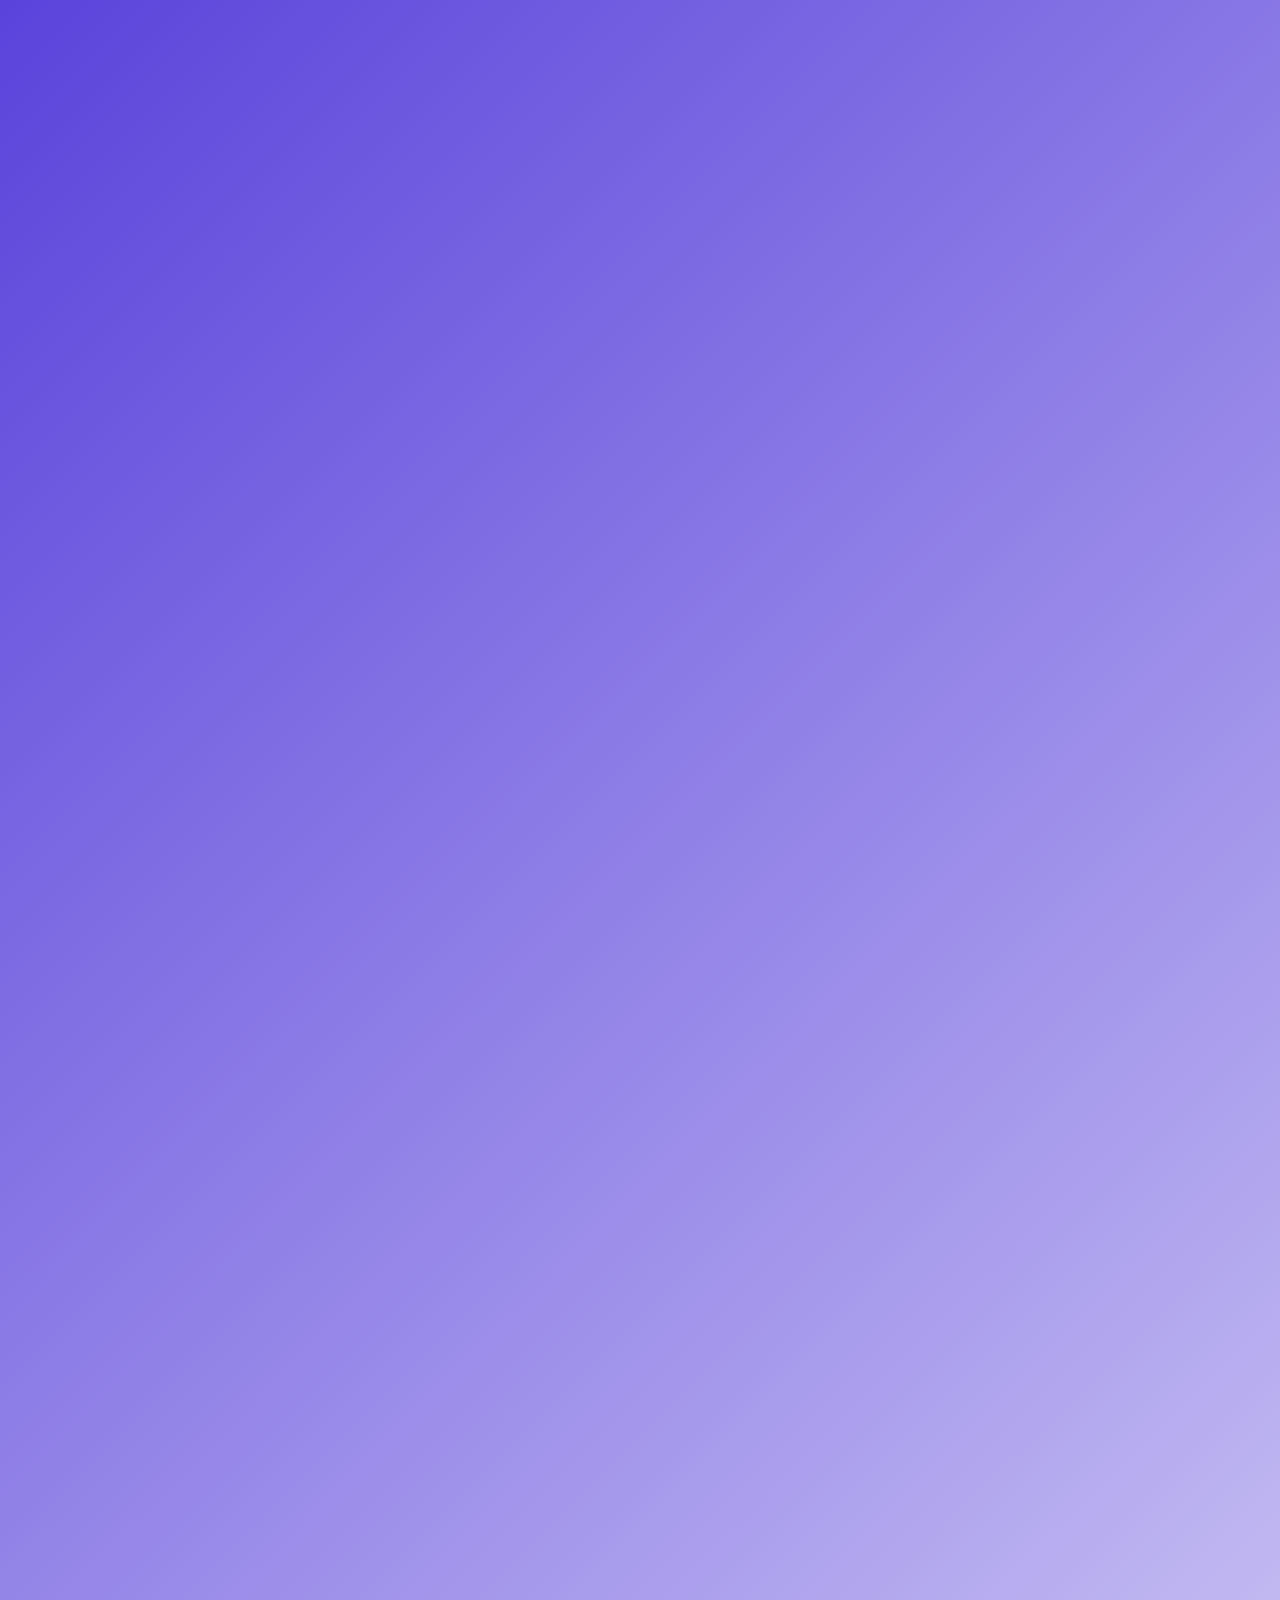
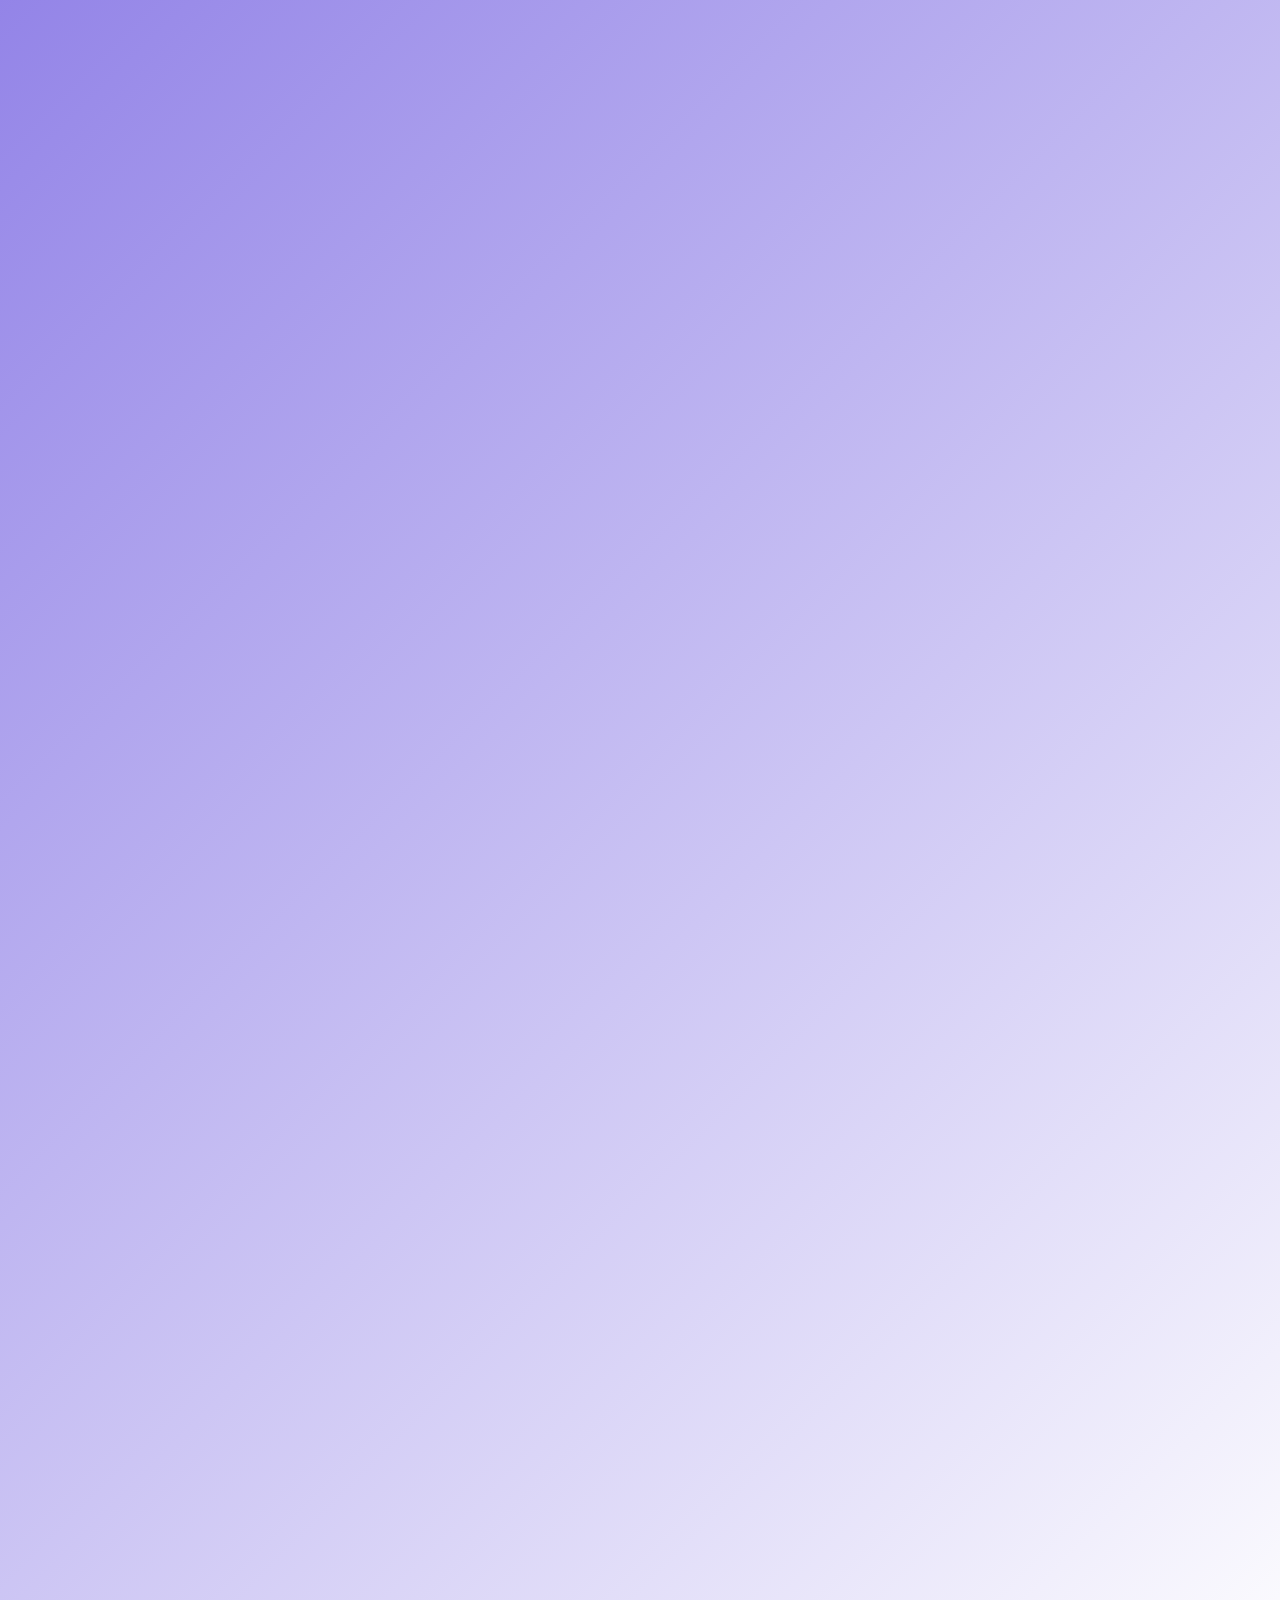
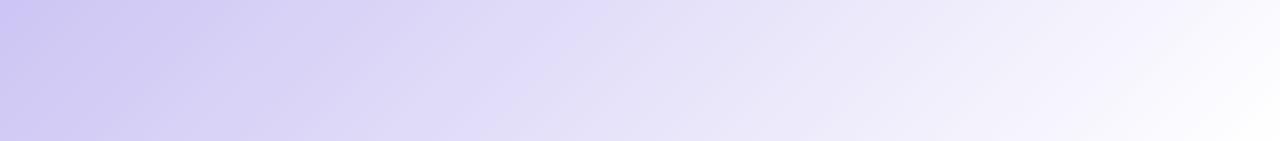
==== Codigos/index.html @ 4d59d44e "sexto commit" ====
<!DOCTYPE html>
<html lang="pt-br">

<head>
    <meta charset="UTF-8">
    <meta name="viewport" content="width=device-width, initial-scale=1.0">
    <!--icones-->
    <link rel="stylesheet" href="https://cdnjs.cloudflare.com/ajax/libs/font-awesome/6.4.0/css/all.min.css">
    <!--Fontes-->
    <link rel="preconnect" href="https://fonts.googleapis.com">
    <link rel="preconnect" href="https://fonts.gstatic.com" crossorigin>
    <link
        href="https://fonts.googleapis.com/css2?family=Dancing+Script:wght@400..700&family=Playfair+Display:ital,wght@0,400..900;1,400..900&family=Poppins:ital,wght@0,100;0,200;0,300;0,400;0,500;0,600;0,700;0,800;0,900;1,100;1,200;1,300;1,400;1,500;1,600;1,700;1,800;1,900&family=Quicksand:wght@300..700&family=Roboto:ital,wght@0,100..900;1,100..900&display=swap"
        rel="stylesheet">
    <link rel="preconnect" href="https://fonts.googleapis.com">
    <link rel="preconnect" href="https://fonts.gstatic.com" crossorigin>
    <link
        href="https://fonts.googleapis.com/css2?family=Playfair+Display:ital,wght@0,400..900;1,400..900&family
=Poppins:ital,wght@0,100;0,200;0,300;0,400;0,500;0,600;0,700;0,800;0,900;1,100;1,200;1,300;1,400;1,500;1,600;1,700;1,800;1,900&family=Quicksand:wght@300..700&family=Roboto:ital,wght@0,100..900;1,100..900&display=swap"
        rel="stylesheet">

    <!-- link css -->
    <link rel="stylesheet" href="../Codigos/style.css">

    <title>Nebulosa de orion</title>
</head>

<body>

    <section class="menu">
        <ul>
            <li><a href="#quemsomos">Quem somos</a></li>
            <li><a href="#historia">História</a></li>
            <li><a href="#contato">Contato</a></li>
        </ul>
    </section>


    <section class="boasvindas" style="text-align: left; margin-top: 50px;">
        <h1>Bem-Vindo, ao Clube, </h1>
        <h1>Nebulosa de Órion </h1>
        <h3>Onde nascem Estrelas !</h3>
        <i class="fas fa-star"></i>
        <i class="fas fa-star"></i>
        <i class="fas fa-star"></i>
        <i class="fas fa-star"></i>
    </section>

    <section class="logo">
        <img src="../imagens/logo.4.0.png" alt="logo" style="width: 400px; height: 400px; border-radius: 65%;
    object-fit: cover; ">
    </section>


    <section class="quemsomos" id="quemsomos">
        <h1> QUEM SOMOS </h1>

        <p>Meninos e meninas com idades entre 10 e 15 anos, de diferentes classes sociais, cor, religião.
            Reúnem-se, em geral, uma vez por semana para aprender a desenvolver talentos, habilidades, percepções e o
            gosto pela natureza.
        </p>

        <section class="fotosBandeira"><img src="../imagens/Bamdeiras.webp" style="width: 500px; height: 300px;" alt="">
        </section>

        <p>Participamos de acampamentos, trilhas, projetos comunitários, ações solidárias, atividades ao ar livre e
            momentos de aprendizado que
            fortalecem valores como respeito, disciplina, responsabilidade e trabalho em equipe. Cada atividade é uma
            oportunidade para aprender novas
            habilidades, criar amizades e superar desafios.
        </p>

        <section class="fotosAtividades"><img src="../imagens/Atividades.jpg" alt=""></section>

        <p> Os jovens estudam temas diversos para ganhar especialidades. Existem mais de 450 especialidades em áreas
            como
            ciência, artes, esportes, habilidades domésticas e natureza.
            Participação em desfiles cívicos, campanhas de doação de sangue, ajuda em desastres naturais e projetos
            sociais (como o recolhimento de alimentos e agasalhos).
        </p>

        <section class="fotosEspecialidades"><img src="../imagens/classes1-min.jpg" alt=""></section>

        <p> Embora seja um programa promovido pela Igreja Adventista, o clube é aberto a qualquer jovem,
            independentemente de sua fé ou religião.
            Eles usam um uniforme oficial (geralmente caqui/verde-oliva com um lenço amarelo ao pescoço) que exibe as
            especialidades e classes que
            o desbravador já concluiu. O lenço é o símbolo máximo do de quem o representa.
            O clube é guiado por um Voto e uma Lei, que reforçam valores como respeito, pureza, lealdade, bondade e o
            serviço a Deus e à humanidade.
        </p>

        <section class="fotosesantidas"><img src="../imagens/Em formação.jpg" style="width: 500px; height: 300px;"
                alt=""></section>

        <p>O movimento existe desde a década de 1950 (oficialmente) e hoje está presente em mais de 160 países, com
            milhões de membros espalhados por dezenas de milhares de clubes locais. No Brasil e na América do Sul,
            a força do movimento é gigantesca, reunindo centenas de milhares de jovens em eventos massivos conhecidos
            como Camporis (grandes acampamentos que reúnem milhares de desbravadores de uma vez).

            Em resumo, é um programa focado em formar cidadãos conscientes, desenvolver habilidades práticas para a vida
            e fortalecer a fé e o caráter dos adolescentes através da aventura e do serviço comunitário.</p>

        <section class="Fotos-campori"><img src="../imagens/Barracas.jpg" style="width: 500px; height: 300px;" alt="">
        
    
    <section class="historia" id="historia">
        <h1>História do Nebulosa de Orion</h1>

        <p>
            Nascido em 14/10/1990, na Igreja do Jardim Eliana em São Paulo, Com a sua Primeira Diretora
            Ana Cristina Lel da Silva como o Vice Cécero Salustiano. O Nome do Clube veio a apos a Cristina Ler uma
            livro
            de Ellen G. White e Assim Surgiu o Nome "O Nebulosa de Orion" !
            reuniões eram realizadas na quadra da Escola Municipal Plínio Salgado com
            participação inicial de 20 Desbravadores. Todas as unidades do Clube tem nome de Estrela ou Constelação
            (Seguindo até hoje essa tradição).
            Durante todo o tempo o Senhor tem nos guiado e abençoado levando muitos Desbravadores ao Batismo.
            E até Hoje o clube Recebidos Muitas béncãos de Deus O Clube Passou Por muitas Coisas e mesmo assim Deus
            Esteva lá !

        </p>
       </section>

       <section class="encontre"> 
            <h3> A Muitos Clubes ao redor do Brasil, e do Mundo, e voce pode ver e conhecer basta <a href="https://clubes.adventistas.org/br/"> Clicar aqui</a> </h3>
        </section>



        <section class="redesSociais" id="contato">
            <footer>
            <h1>Rede Social</h1>
            <h3> Nos acompanhe em nosso Instagram.</h3>
            <ul>
                <li><a href="https://www.instagram.com/nebulosadeorion_dbv?utm_source=ig_web_button_share_sheet&igsh=ZDNlZDc0MzIxNw=="
                        target="_blank"><i class="fab fa-instagram"></i> Instagram</a></li>
            </ul>

            
                <address>
                    <p><a href="https://share.google/zUskvdI8daJxMAX21"><i class="fas fa-map-marker-alt"></i> R. Pedro
                            da Rocha
                            Pimentel, 47 -</p>
                    <p>Jardim Edi, São Paulo - SP, 04851-006 </p> </a>
                </address>
            </footer>
        </section>

        <script src="index.js"></script>
</body>

</html>
---- Codigos/style.css ----
* {
    margin: 0px;
    padding: 0;
    box-sizing: border-box;
    font-family: 'Quicksand', sans-serif;

}

body {
    background: linear-gradient(135deg, #5a43db, #ffffff);
    text-align: center;
    flex-direction: column;


}

img {
    max-width: 100%;
    height: auto;
}


.logo {
    position: relative;
    transition: opacity 0.8s ease;
    right: 20px;
    text-align: right;
    margin: 30px
}


.menu {
    margin-top: 15px;
    box-sizing: border-box;
    padding: 15px 0;

}

.menu ul {
    list-style: none;
    display: flex;
    justify-content: center;
    gap: 20px;
}

.menu a {
    color: rgb(255, 255, 255);
    text-decoration: none;
    font-size: 16px;
    font-weight: bold;
    transition: color 0.3s ease;

}

.menu a:hover {
    color: #000000;
}

.boasvindas {
    margin-left: 50px;
    margin-top: 60px;
    font-size: 24px;
    font-weight: bold;
    text-align: center;
}

.boasvindas h1 {
    font-family: Georgia, 'Times New Roman', Times, serif;
    color: #ffffff;
    font-size: 60px;
    flex: 110%;
    /* estilos para h1 dentro de .boasvindas */
}

.boasvindas h3 {
    font-family: 'Dancing Script', cursive;
    color: #ffffff;
    font-size: 30px;
    /* estilos para h3 dentro de .boasvindas */
}

.boasvindas i {
    color: #f2fa0f;
    font-size: 24px;
    margin: 0 5px;
}

.quemsomos p {
    text-align: center;
    justify-content: left;
    margin-left: 100px;
    margin-right: 100px;
    margin-bottom: 20px;
    text-align: justify;

}

.historia p {
    text-align: center;
    justify-content: left;
    margin-left: 100px;
    margin-right: 100px;
    text-align: justify;


}


.redesSociais {
    margin: 0;
    padding: 15px 0;
    margin-top: 30px;
    text-align: center;
    box-sizing: border-box;

}

.redesSociais h1 {
    text-align: center;
    font-size: 30px;
    text-transform: bold;
    margin-bottom: 10px;
    color: #000000;
    /* estilos para h1 dentro de .redesSociais */
}

.redesSociais h3 {
    font-size: 15px;
    color: #2d2c2c;
}

.redesSociais p {
    text-align: left;
    margin-left: 70px;
    justify-content: space-around;
    margin-bottom: 5px;
}

.redesSociais ul {
    list-style: none;
    padding: 40px;
    margin: 0px;
    display: flex;
    justify-content: center;
    gap: 20px;
}

.redesSociais a {
    color: rgb(0, 0, 0);
    text-decoration: none;
    font-size: 16px;
    font-weight: bold;
    transition: color 0.3s ease;

}

.redesSociais a:hover {
    color: #390ae4;
}
.encontre {
    font-family:Verdana, Geneva, Tahoma, sans-serif;

}
.encontre a{
    color: red;
    text-decoration: none;

    
}
section {
    opacity: 0;
    min-height: 5vh;
    filter: blur(15px);
    transition: all 1s;


}

.show {
    opacity: 1;
    filter: blur(0px);
    transition: all 1s;

}
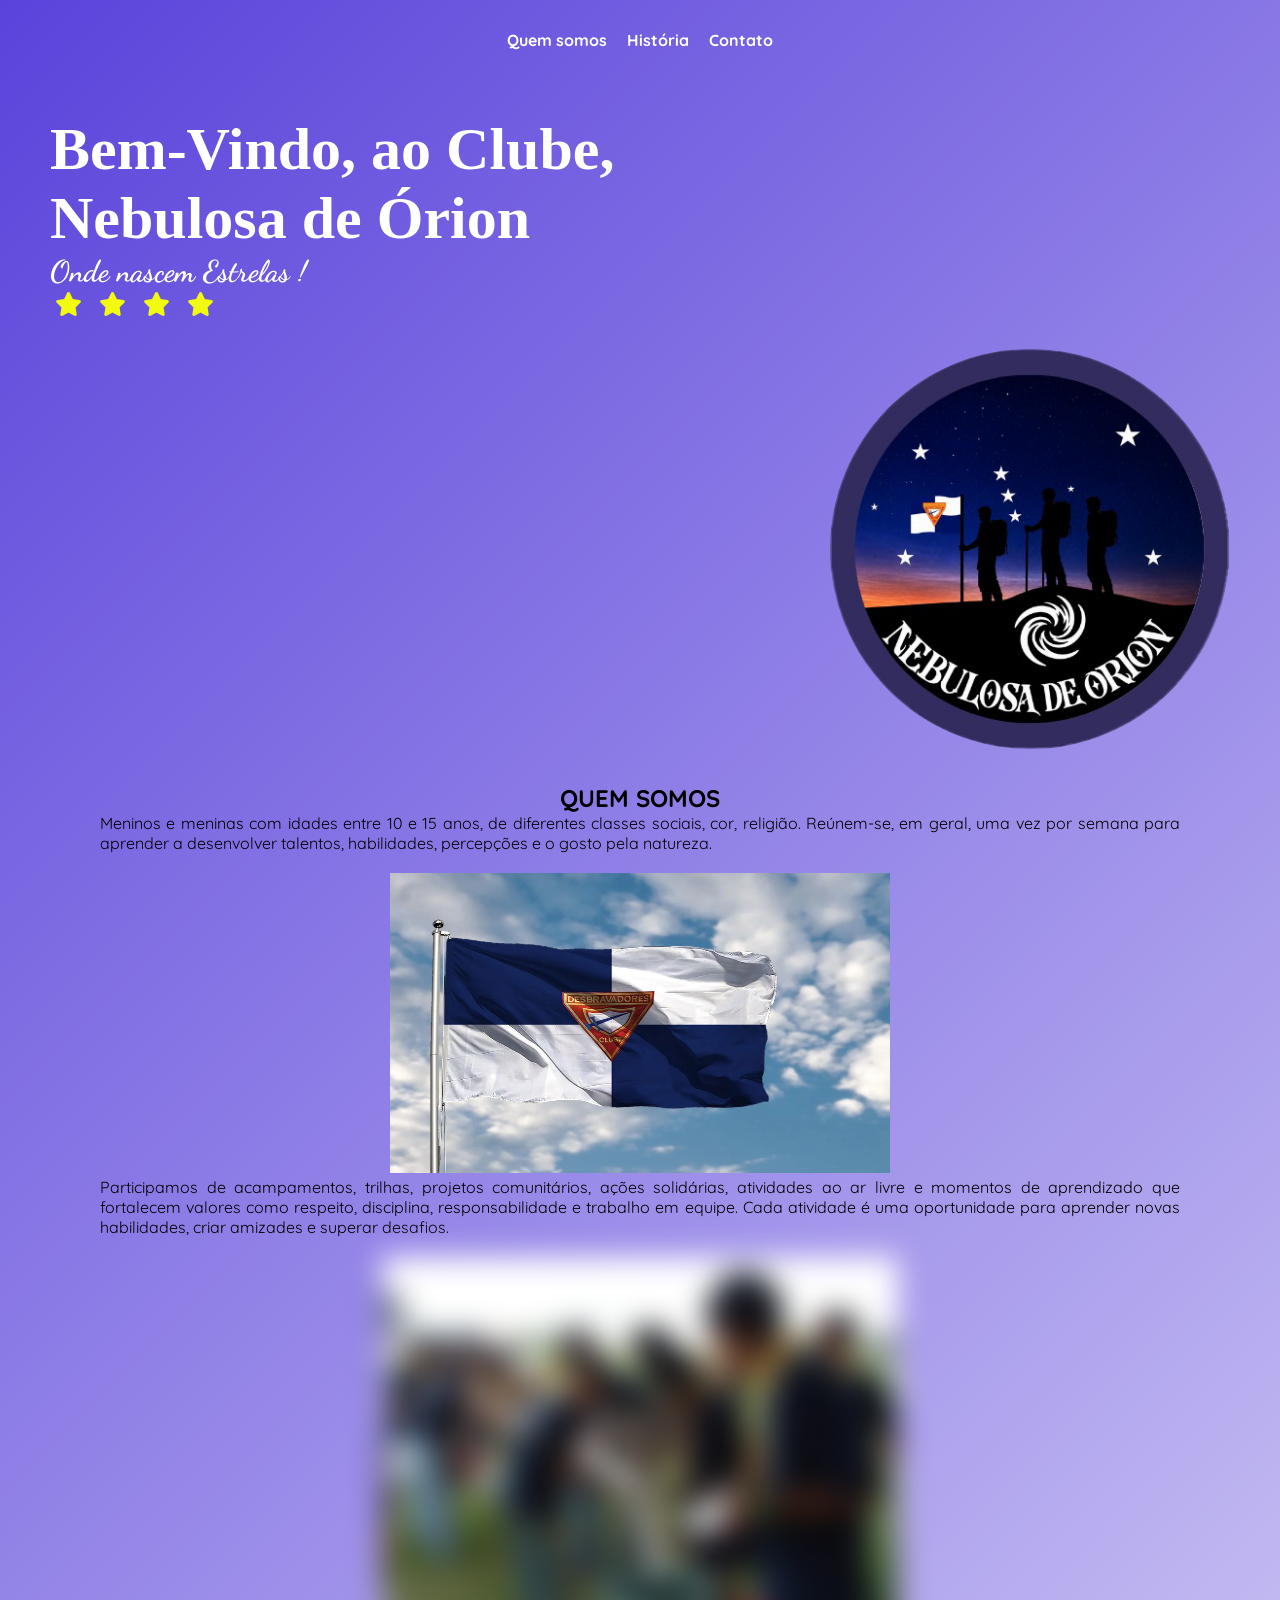
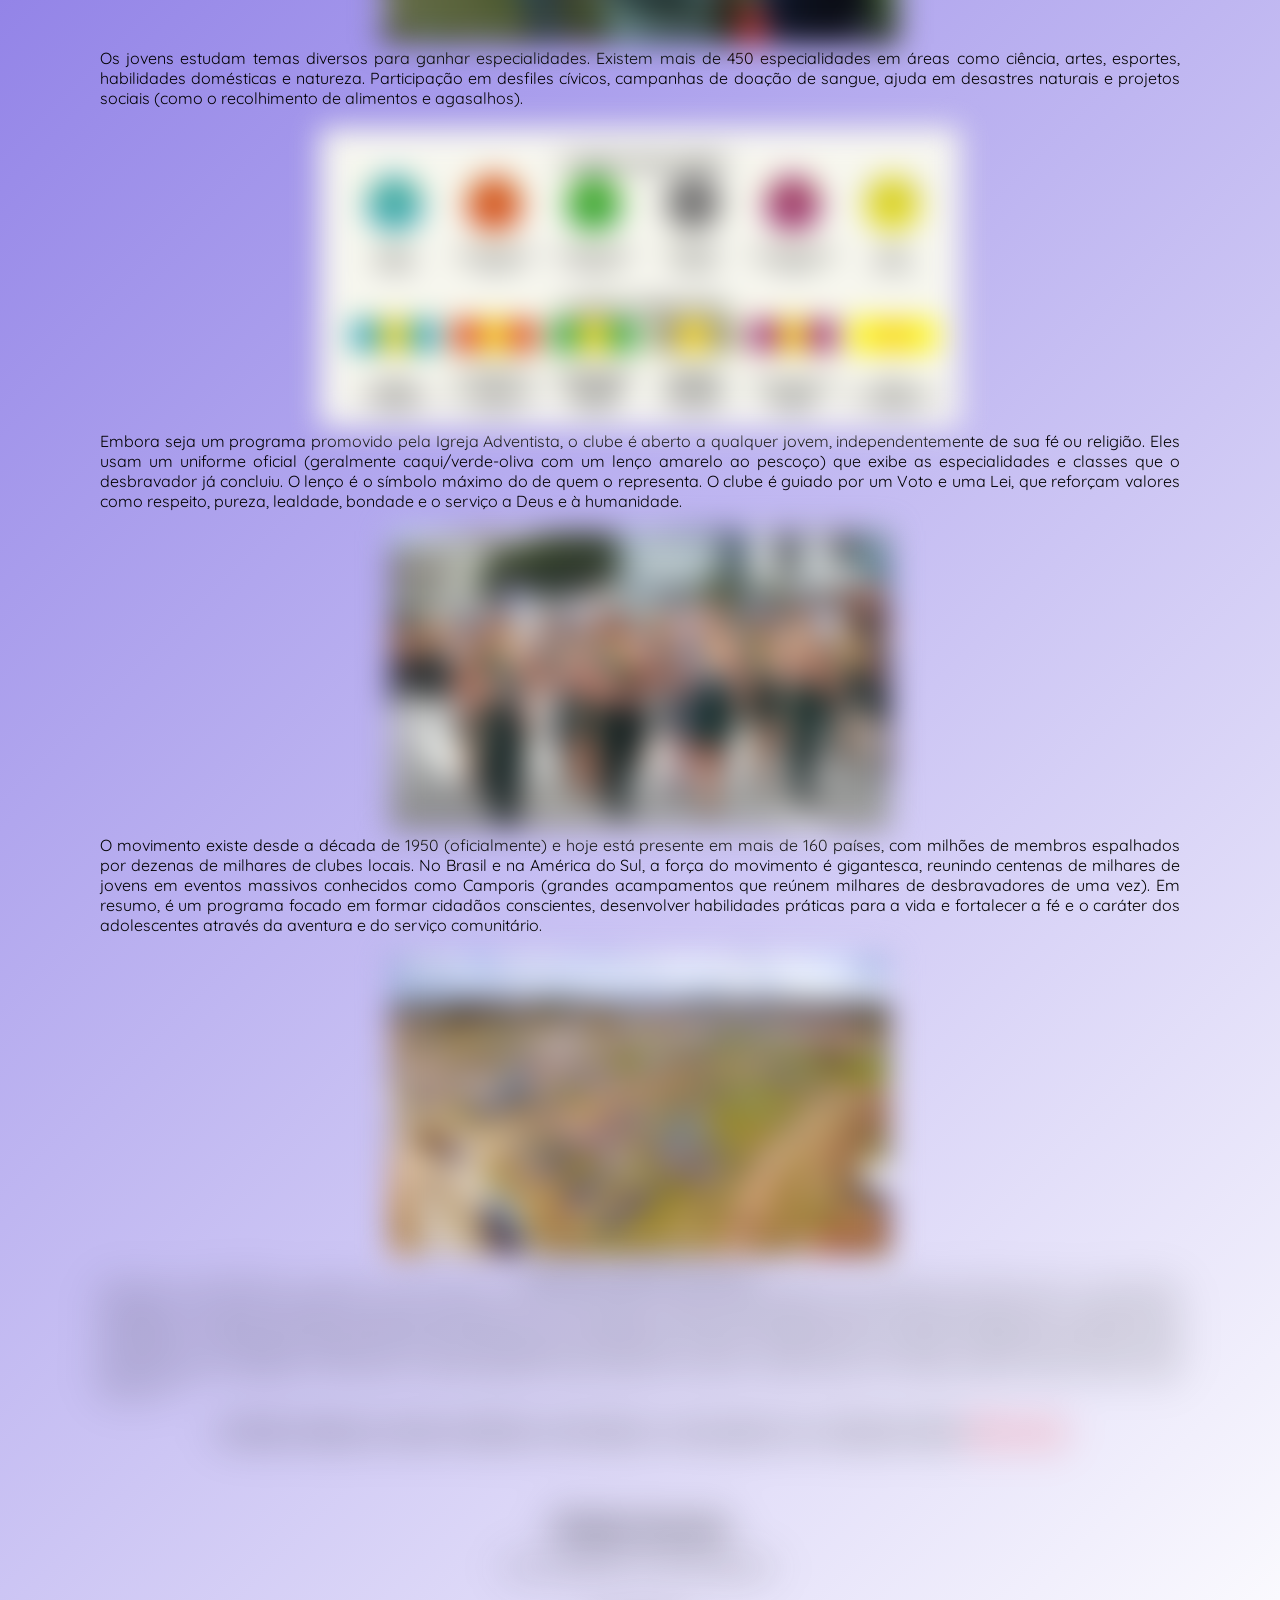
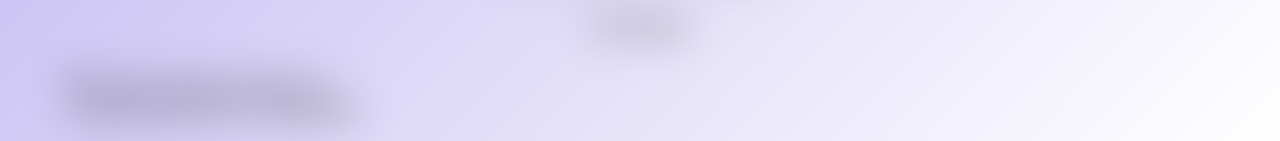
==== commit 94cea27c: "setimo commit" ====
--- a/Codigos/index.html
+++ b/Codigos/index.html
@@ -147,7 +147,7 @@
             </footer>
         </section>
 
-        <script src="index.js"></script>
+        <script src="../Codigos/index.js"></script>
 </body>
 
 </html>
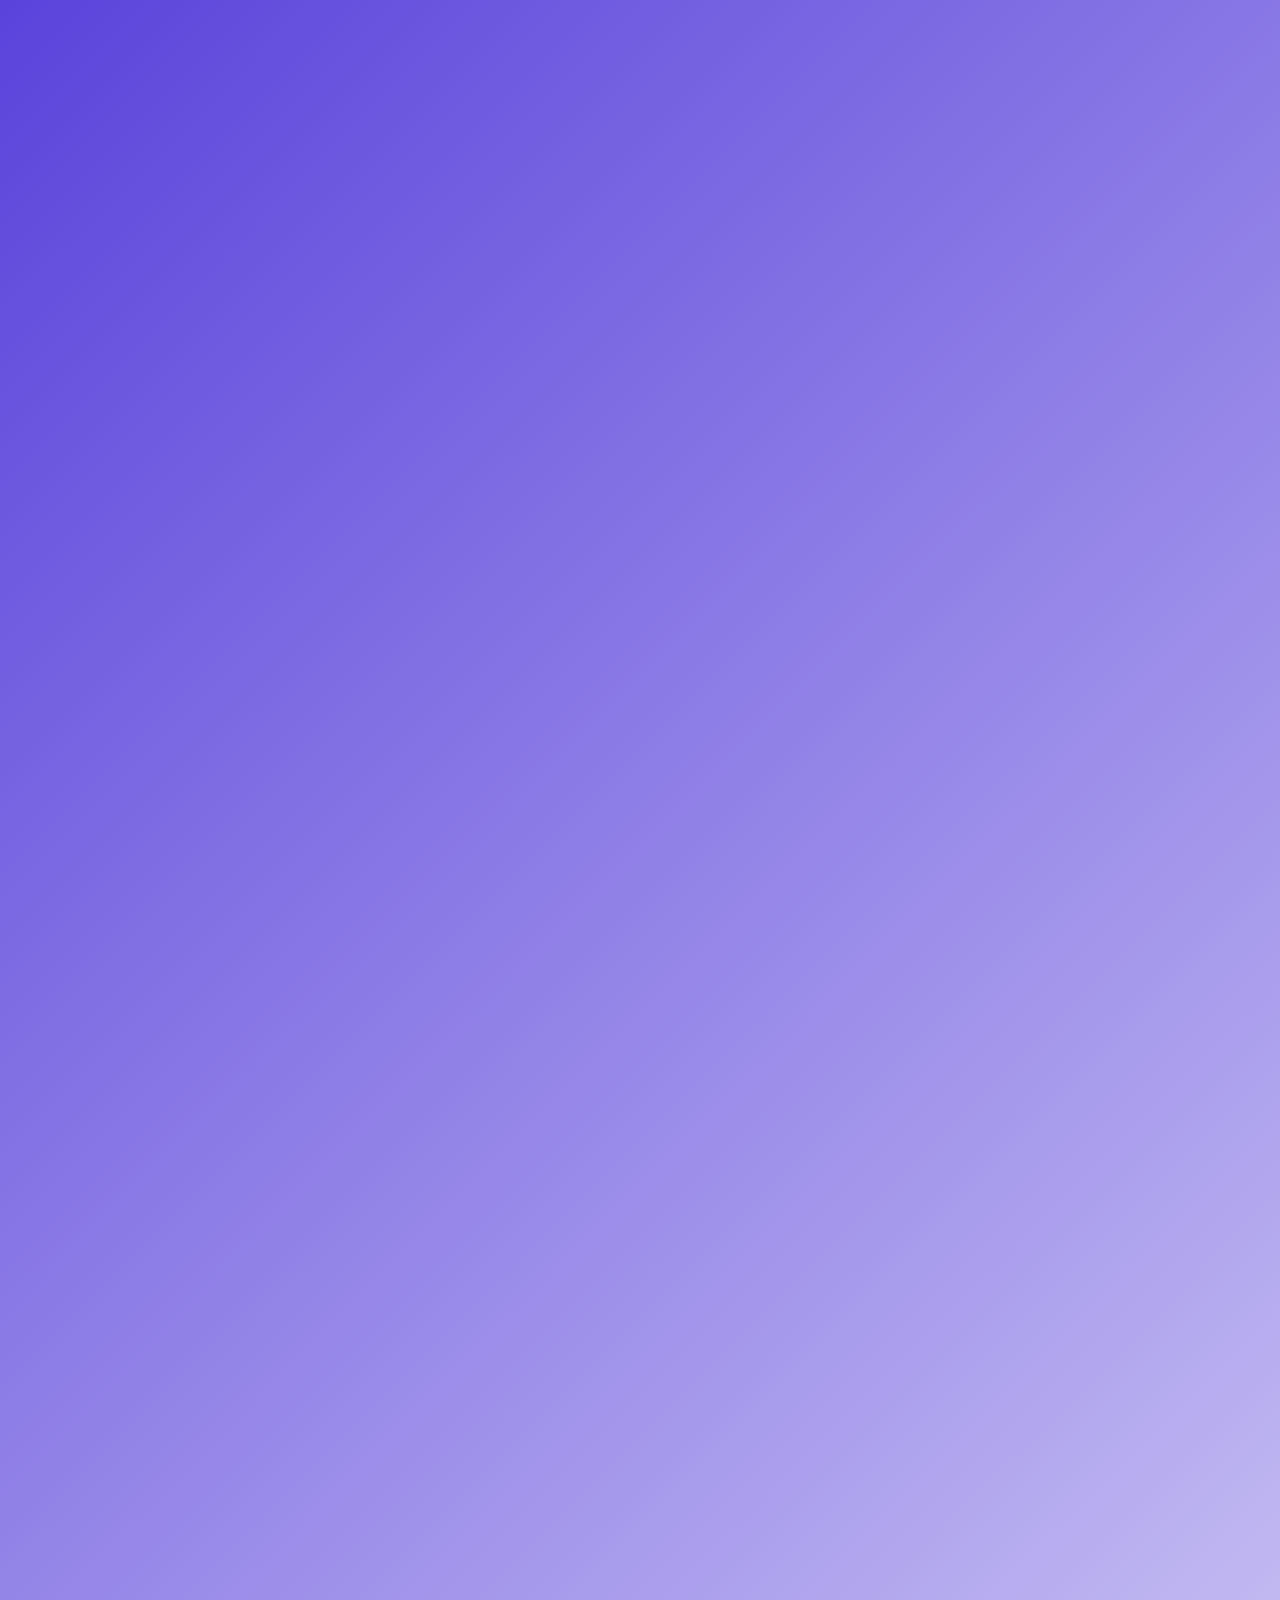
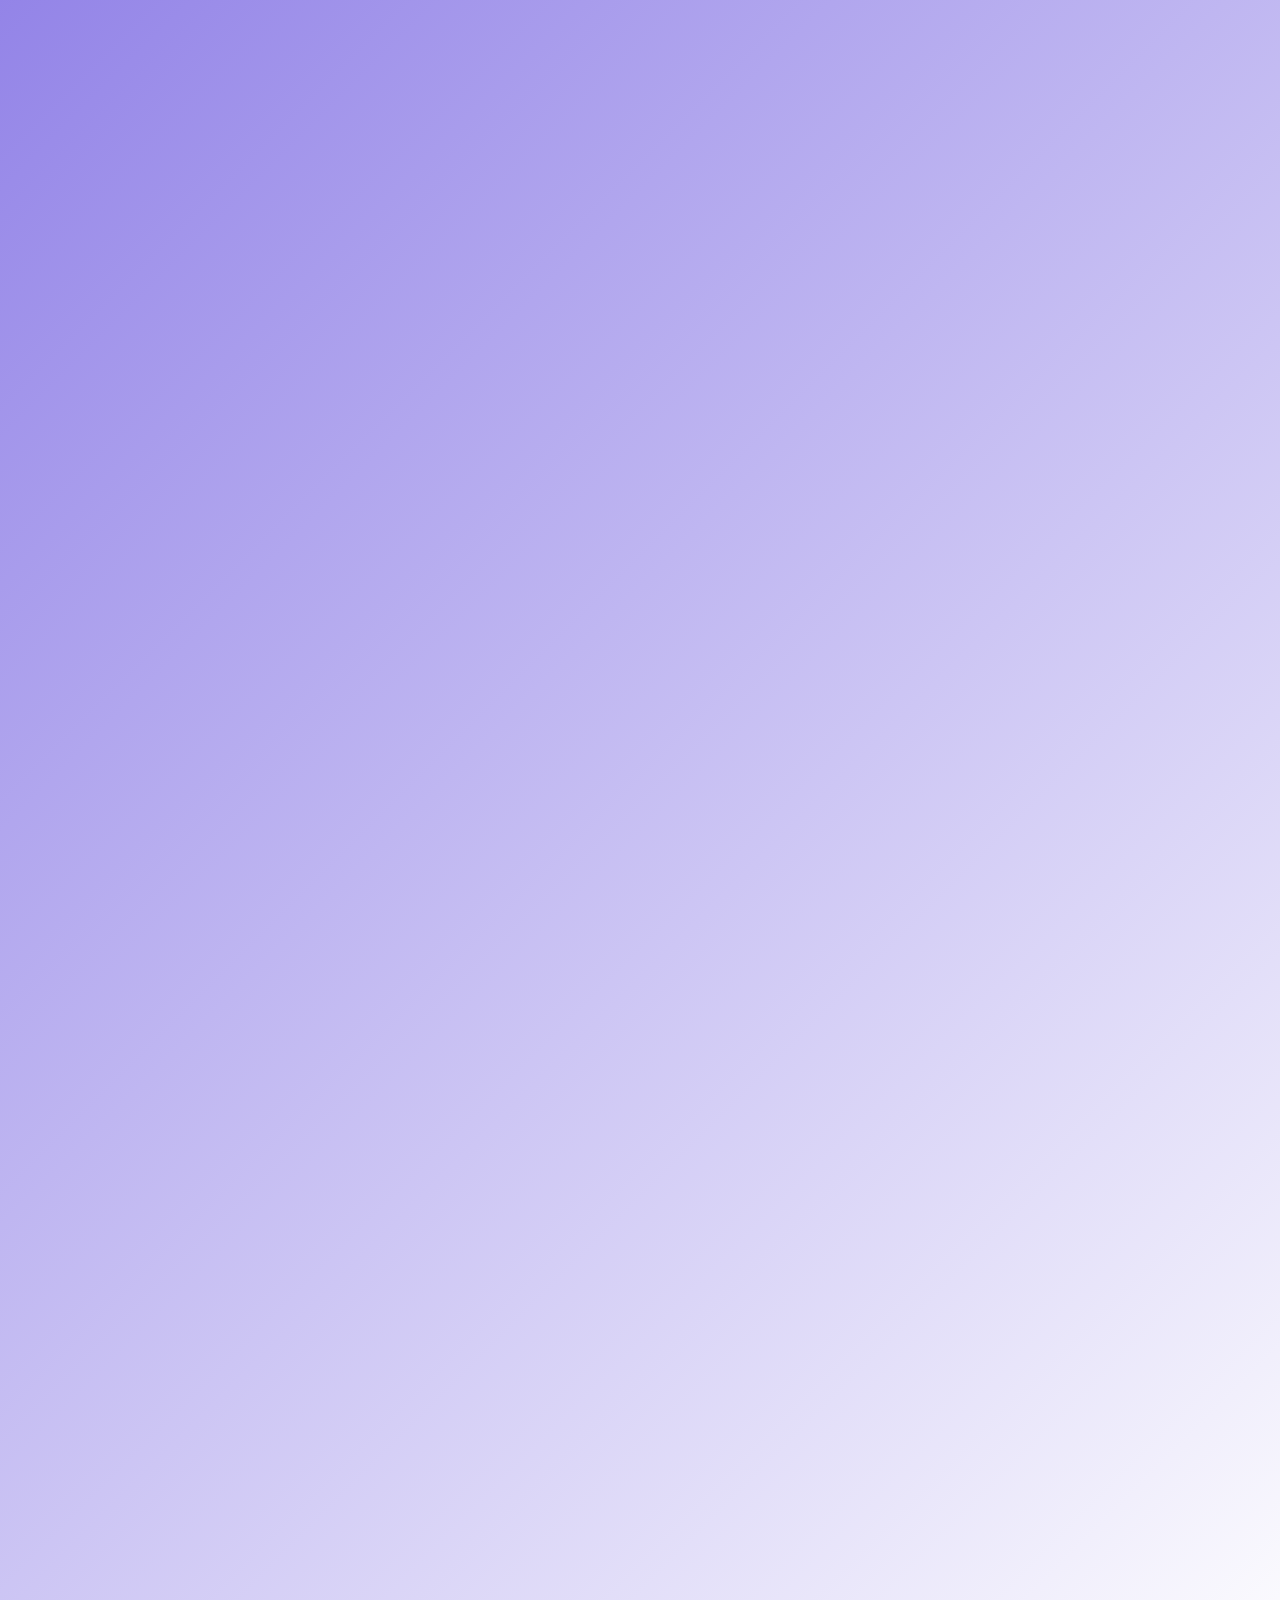
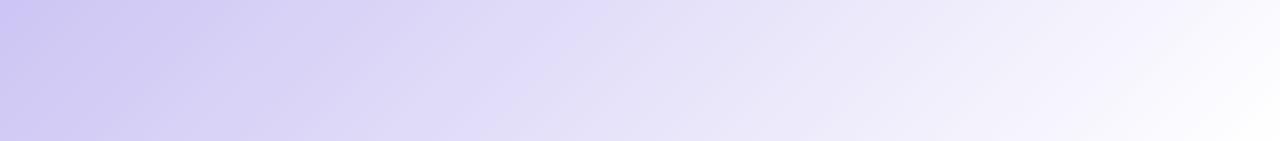
==== commit 3d491a68: "netilifly commit" ====
--- a/Codigos/index.html
+++ b/Codigos/index.html
@@ -20,7 +20,7 @@
         rel="stylesheet">
 
     <!-- link css -->
-    <link rel="stylesheet" href="../Codigos/style.css">
+    <link rel="stylesheet" href="/Codigos/style.css">
 
     <title>Nebulosa de orion</title>
 </head>
@@ -47,7 +47,7 @@
     </section>
 
     <section class="logo">
-        <img src="../imagens/logo.4.0.png" alt="logo" style="width: 400px; height: 400px; border-radius: 65%;
+        <img src="/imagens/logo-4.0.png" alt="logo" style="width: 400px; height: 400px; border-radius: 65%;
     object-fit: cover; ">
     </section>
 
@@ -60,7 +60,7 @@
             gosto pela natureza.
         </p>
 
-        <section class="fotosBandeira"><img src="../imagens/Bamdeiras.webp" style="width: 500px; height: 300px;" alt="">
+        <section class="fotosBandeira"><img src="/imagens/Bamdeiras.webp" style="width: 500px; height: 300px;" alt="">
         </section>
 
         <p>Participamos de acampamentos, trilhas, projetos comunitários, ações solidárias, atividades ao ar livre e
@@ -70,7 +70,7 @@
             habilidades, criar amizades e superar desafios.
         </p>
 
-        <section class="fotosAtividades"><img src="../imagens/Atividades.jpg" alt=""></section>
+        <section class="fotosAtividades"><img src="/imagens/Atividades.jpg" alt=""></section>
 
         <p> Os jovens estudam temas diversos para ganhar especialidades. Existem mais de 450 especialidades em áreas
             como
@@ -79,7 +79,7 @@
             sociais (como o recolhimento de alimentos e agasalhos).
         </p>
 
-        <section class="fotosEspecialidades"><img src="../imagens/classes1-min.jpg" alt=""></section>
+        <section class="fotosEspecialidades"><img src="/imagens/classes1-min.jpg" alt=""></section>
 
         <p> Embora seja um programa promovido pela Igreja Adventista, o clube é aberto a qualquer jovem,
             independentemente de sua fé ou religião.
@@ -90,7 +90,7 @@
             serviço a Deus e à humanidade.
         </p>
 
-        <section class="fotosesantidas"><img src="../imagens/Em formação.jpg" style="width: 500px; height: 300px;"
+        <section class="fotosesantidas"><img src="/imagens/em-formacao.jpg" style="width: 500px; height: 300px;"
                 alt=""></section>
 
         <p>O movimento existe desde a década de 1950 (oficialmente) e hoje está presente em mais de 160 países, com
@@ -101,7 +101,7 @@
             Em resumo, é um programa focado em formar cidadãos conscientes, desenvolver habilidades práticas para a vida
             e fortalecer a fé e o caráter dos adolescentes através da aventura e do serviço comunitário.</p>
 
-        <section class="Fotos-campori"><img src="../imagens/Barracas.jpg" style="width: 500px; height: 300px;" alt="">
+        <section class="Fotos-campori"><img src="/imagens/Barracas.jpg" style="width: 500px; height: 300px;" alt="">
         
     
     <section class="historia" id="historia">
@@ -147,7 +147,7 @@
             </footer>
         </section>
 
-        <script src="../Codigos/index.js"></script>
+        <script src="/Codigos/index.js"></script>
 </body>
 
 </html>
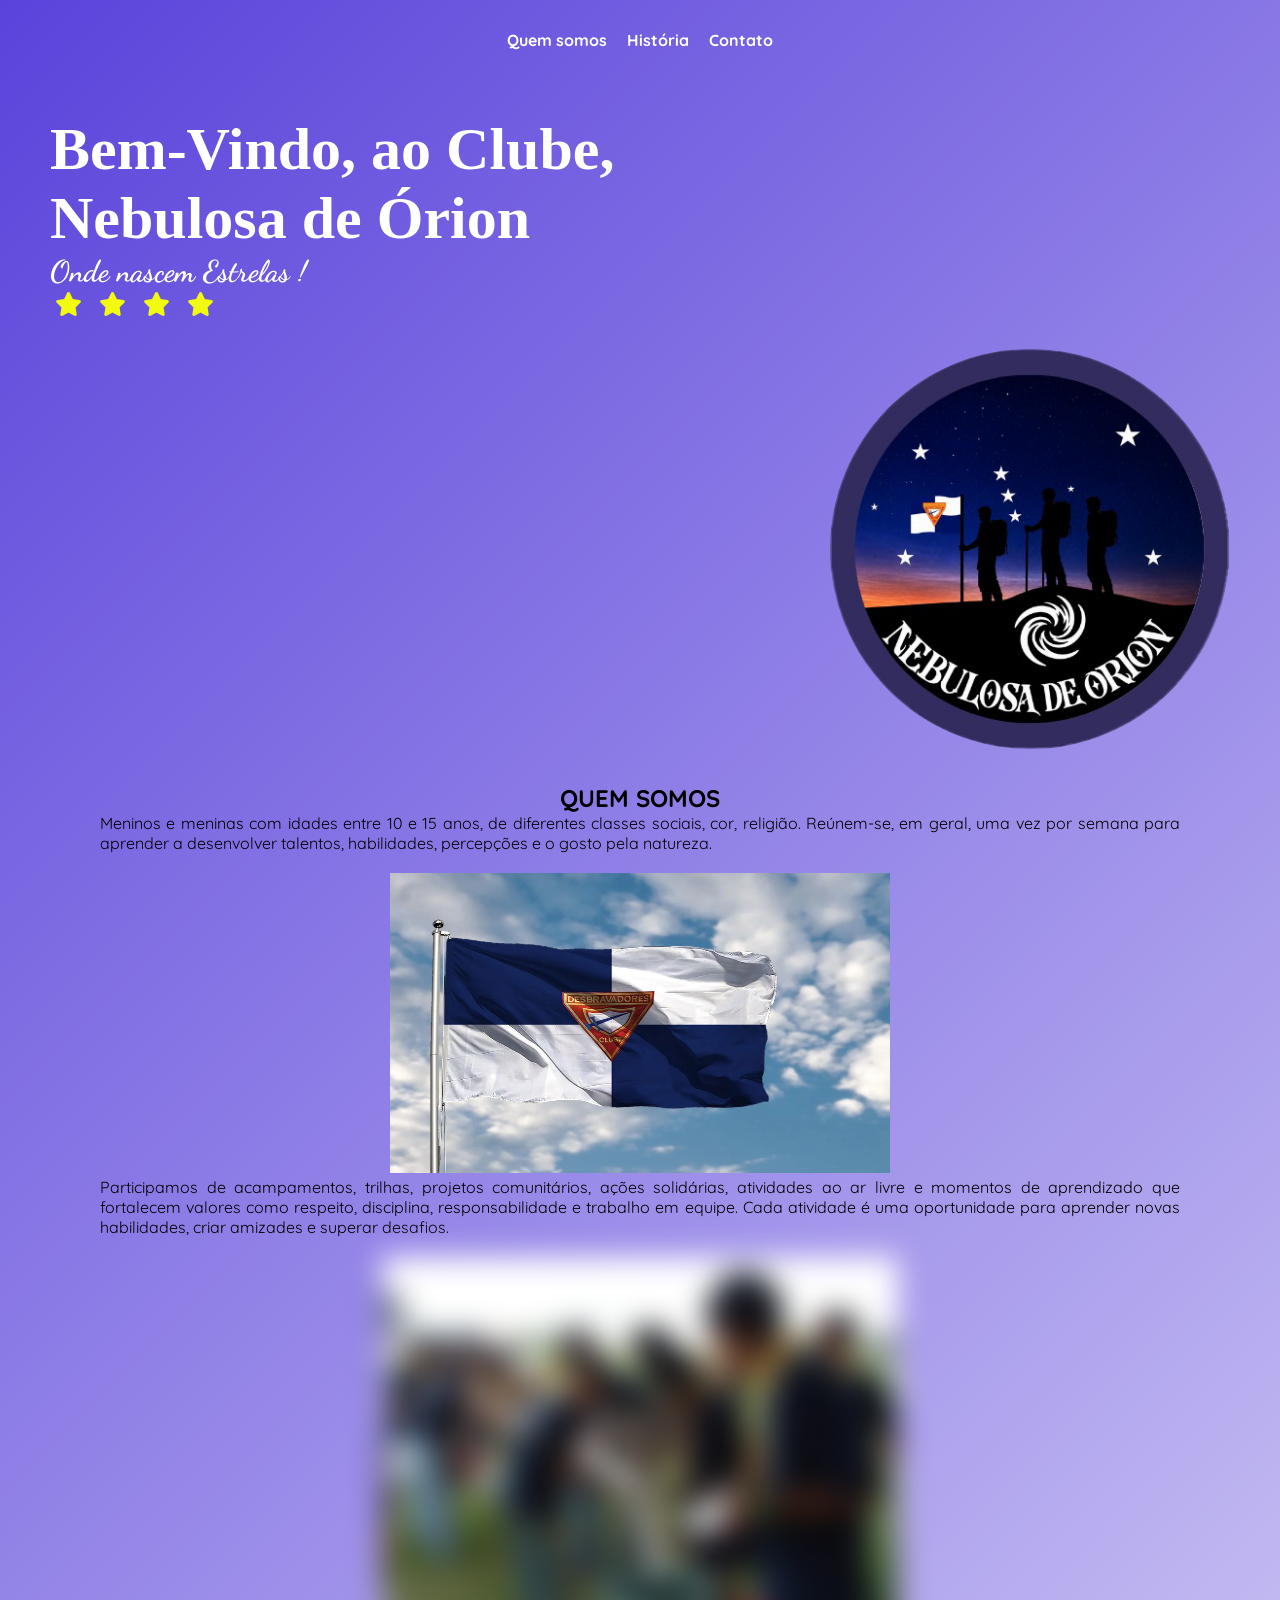
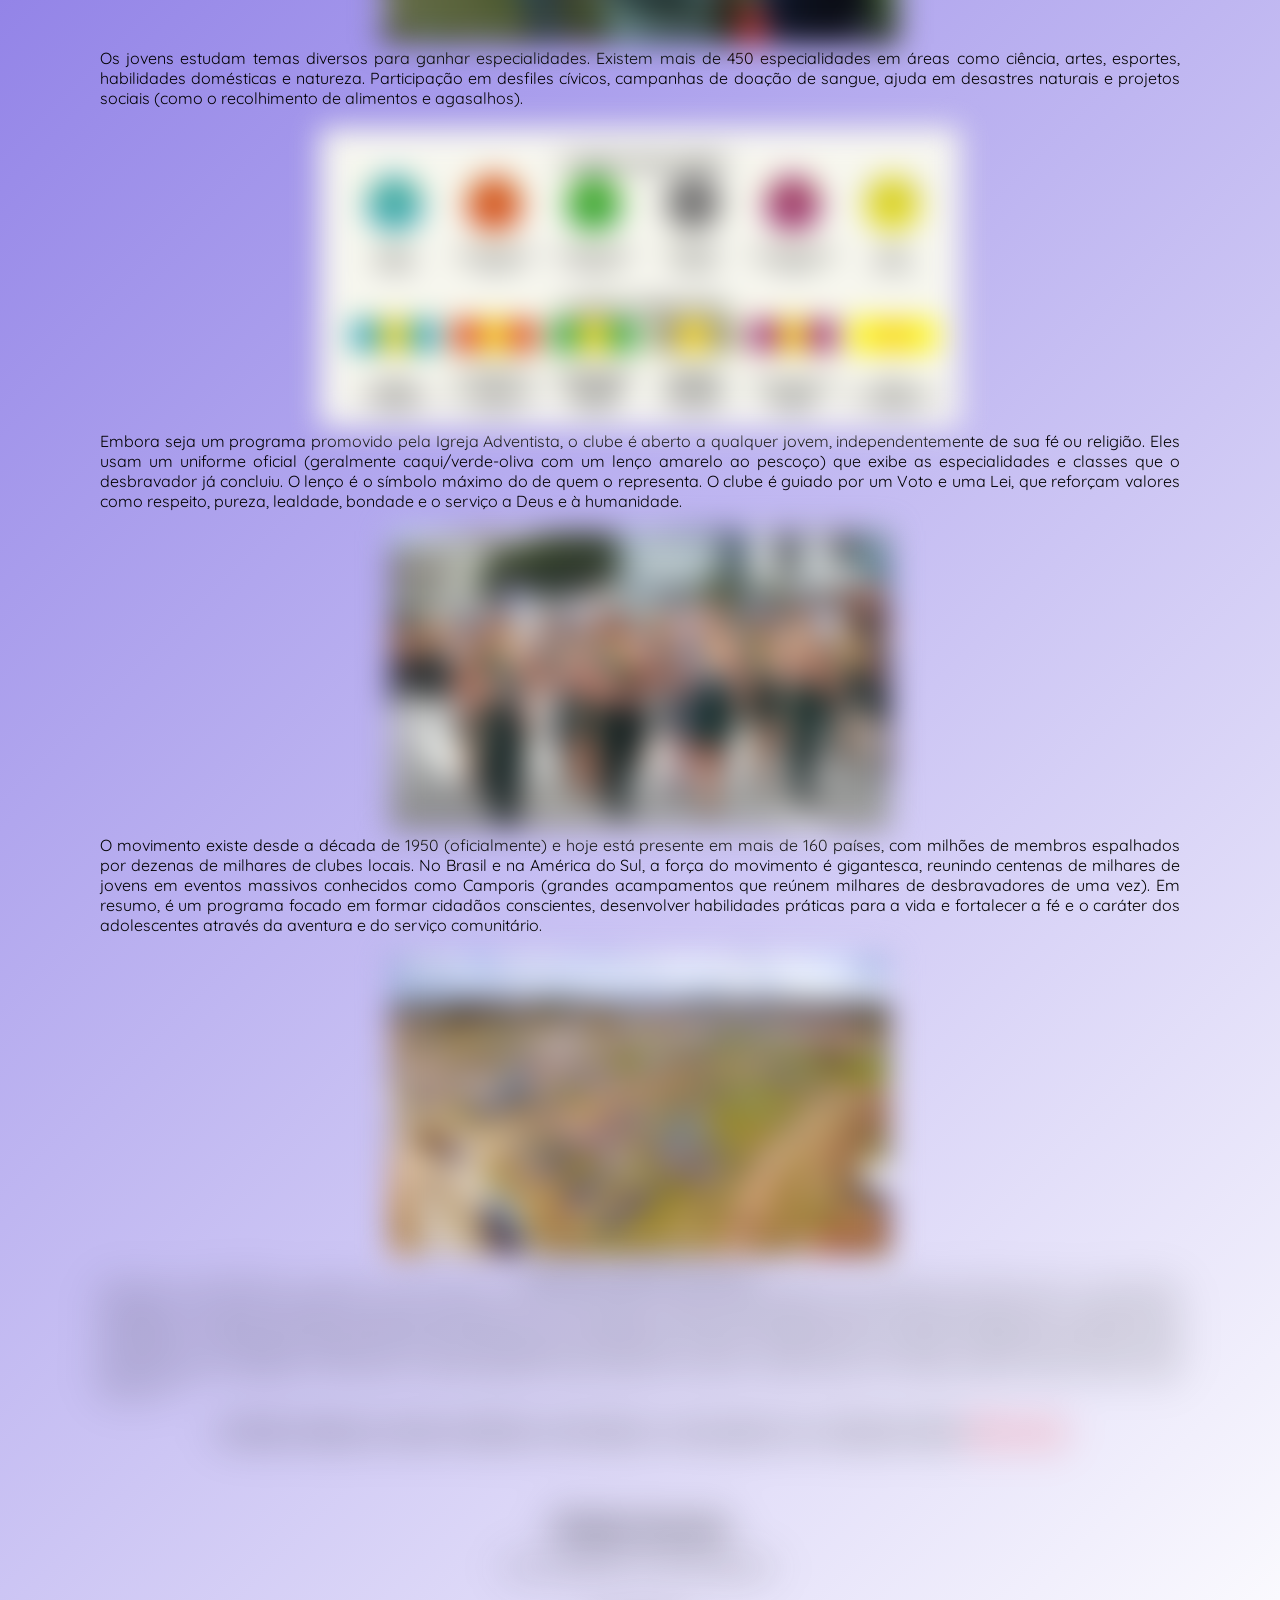
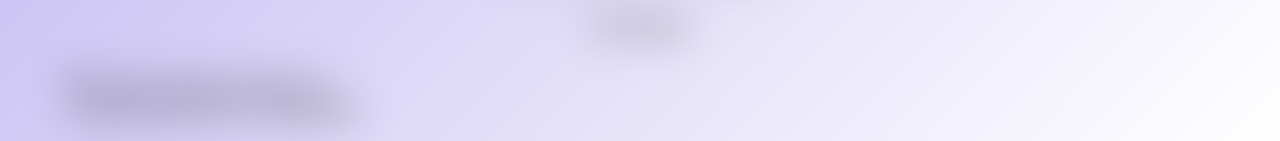
==== commit 287ddf30: "lagrimas commit" ====
--- a/Codigos/index.html
+++ b/Codigos/index.html
@@ -20,7 +20,7 @@
         rel="stylesheet">
 
     <!-- link css -->
-    <link rel="stylesheet" href="/Codigos/style.css">
+    <link rel="stylesheet" href="style.css">
 
     <title>Nebulosa de orion</title>
 </head>
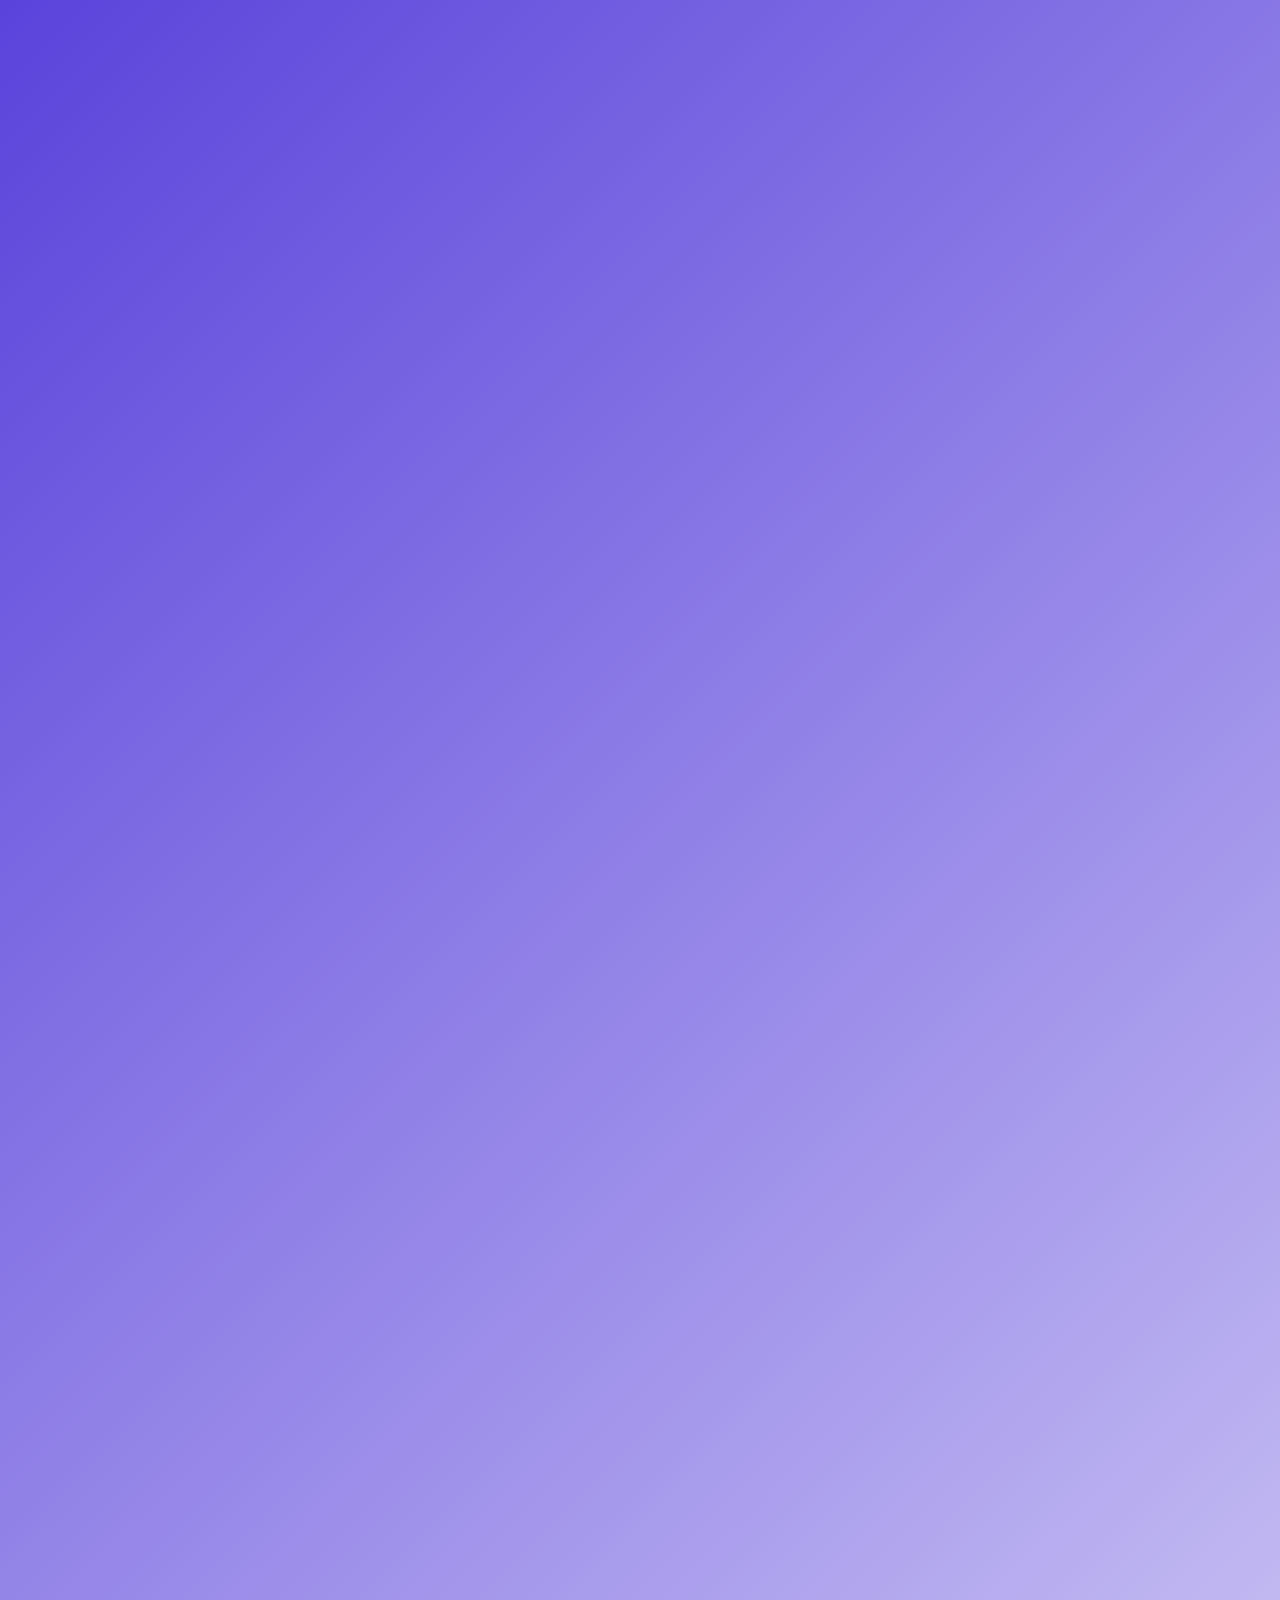
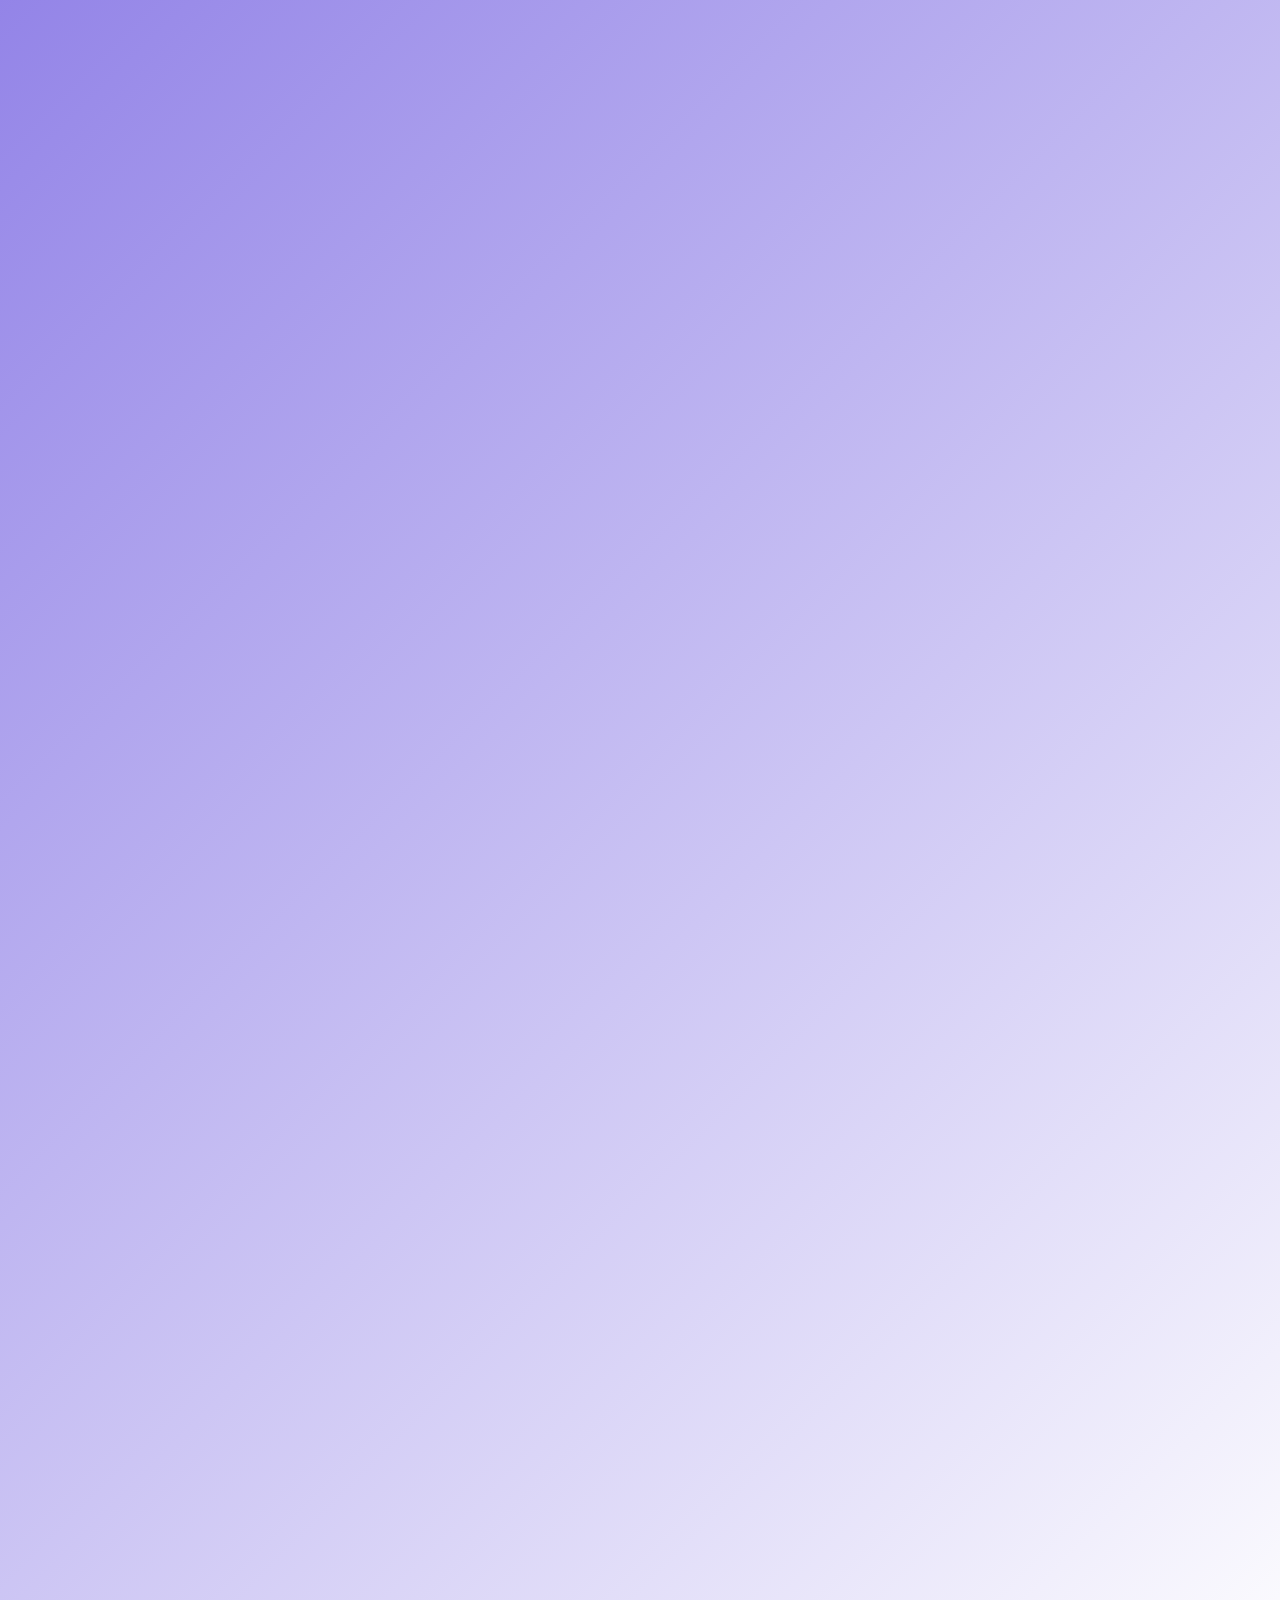
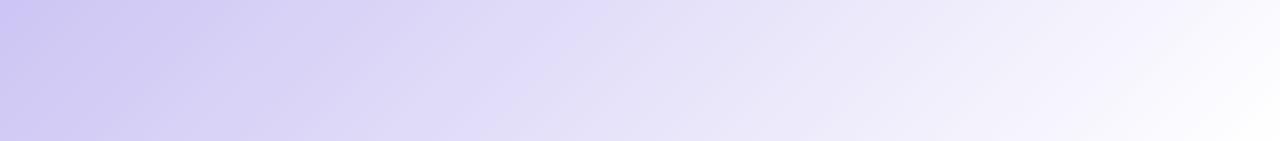
==== commit a71cfd5d: "12 commit" ====
--- a/Codigos/index.html
+++ b/Codigos/index.html
@@ -47,7 +47,7 @@
     </section>
 
     <section class="logo">
-        <img src="/imagens/logo-4.0.png" alt="logo" style="width: 400px; height: 400px; border-radius: 65%;
+        <img src="/Codigos/imagens/logo-4.0.png" alt="logo" style="width: 400px; height: 400px; border-radius: 65%;
     object-fit: cover; ">
     </section>
 
@@ -60,7 +60,7 @@
             gosto pela natureza.
         </p>
 
-        <section class="fotosBandeira"><img src="/imagens/Bamdeiras.webp" style="width: 500px; height: 300px;" alt="">
+        <section class="fotosBandeira"><img src="/Codigos/imagens/Bamdeiras.webp" style="width: 500px; height: 300px;" alt="">
         </section>
 
         <p>Participamos de acampamentos, trilhas, projetos comunitários, ações solidárias, atividades ao ar livre e
@@ -70,7 +70,7 @@
             habilidades, criar amizades e superar desafios.
         </p>
 
-        <section class="fotosAtividades"><img src="/imagens/Atividades.jpg" alt=""></section>
+        <section class="fotosAtividades"><img src="/Codigos/imagens/Atividades.jpg" alt=""></section>
 
         <p> Os jovens estudam temas diversos para ganhar especialidades. Existem mais de 450 especialidades em áreas
             como
@@ -79,7 +79,7 @@
             sociais (como o recolhimento de alimentos e agasalhos).
         </p>
 
-        <section class="fotosEspecialidades"><img src="/imagens/classes1-min.jpg" alt=""></section>
+        <section class="fotosEspecialidades"><img src="/Codigos/imagens/classes1-min.jpg" alt=""></section>
 
         <p> Embora seja um programa promovido pela Igreja Adventista, o clube é aberto a qualquer jovem,
             independentemente de sua fé ou religião.
@@ -90,7 +90,7 @@
             serviço a Deus e à humanidade.
         </p>
 
-        <section class="fotosesantidas"><img src="/imagens/em-formacao.jpg" style="width: 500px; height: 300px;"
+        <section class="fotosesantidas"><img src="/Codigos/imagens/em-formacao.jpg" style="width: 500px; height: 300px;"
                 alt=""></section>
 
         <p>O movimento existe desde a década de 1950 (oficialmente) e hoje está presente em mais de 160 países, com
@@ -101,7 +101,7 @@
             Em resumo, é um programa focado em formar cidadãos conscientes, desenvolver habilidades práticas para a vida
             e fortalecer a fé e o caráter dos adolescentes através da aventura e do serviço comunitário.</p>
 
-        <section class="Fotos-campori"><img src="/imagens/Barracas.jpg" style="width: 500px; height: 300px;" alt="">
+        <section class="Fotos-campori"><img src="/Codigos/imagens/Barracas.jpg" style="width: 500px; height: 300px;" alt="">
         
     
     <section class="historia" id="historia">
@@ -147,7 +147,7 @@
             </footer>
         </section>
 
-        <script src="/Codigos/index.js"></script>
+        <script src="index.js"></script>
 </body>
 
 </html>
